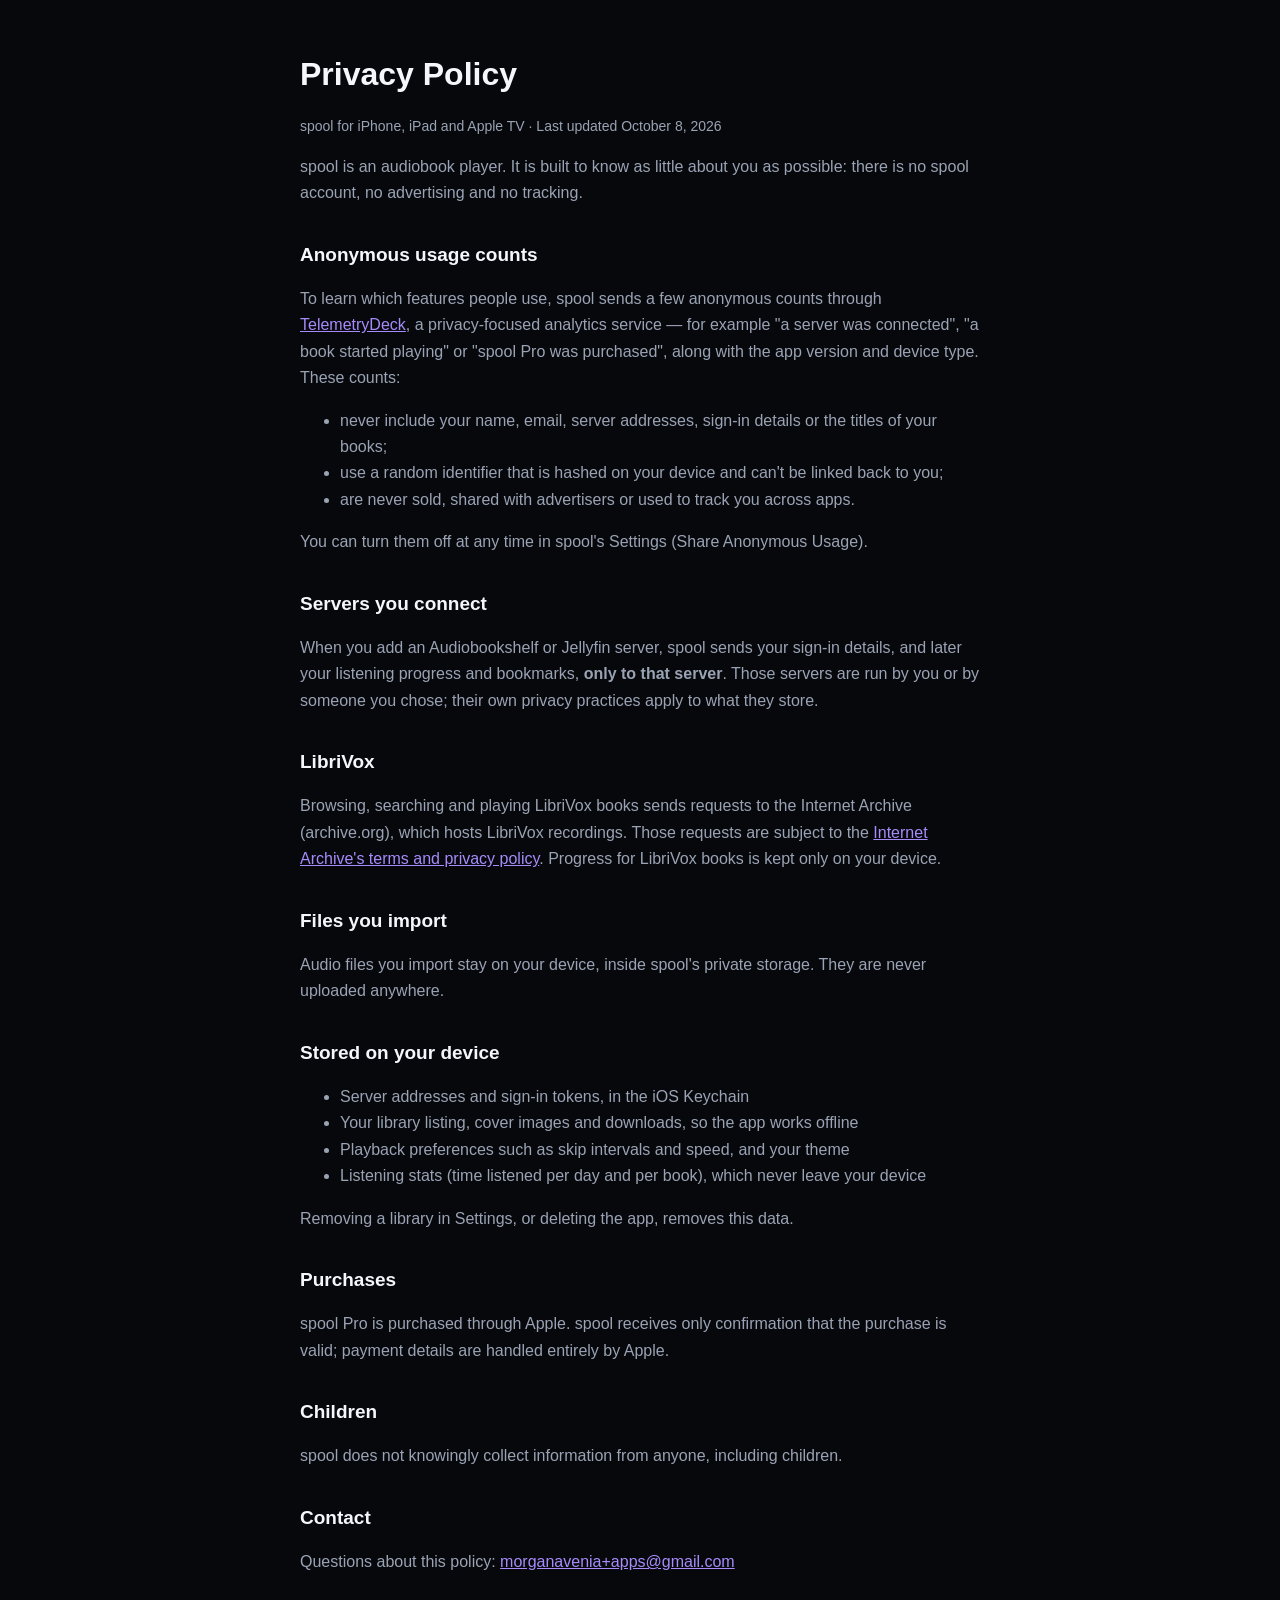
==== privacy.html @ 0eb42545 "spool website: home, privacy policy, support" ====
<!doctype html>
<html lang="en">
<head>
<meta charset="utf-8">
<meta name="viewport" content="width=device-width, initial-scale=1">
<title>spool — Privacy Policy</title>
<style>
  :root { --bg:#07080c; --text:#f4f6fb; --dim:#9aa3b4; --accent:#a78bfa; }
  body { margin:0; background:var(--bg); color:var(--text); font:16px/1.65 -apple-system,BlinkMacSystemFont,"Segoe UI",Roboto,sans-serif; }
  main { max-width:680px; margin:0 auto; padding:48px 20px 80px; }
  h1 { font-size:32px; margin:0 0 4px; } h2 { font-size:19px; margin:32px 0 6px; }
  p, li { color:var(--dim); } a { color:var(--accent); } .updated { font-size:14px; }
</style>
</head>
<body>
<main>
<h1>Privacy Policy</h1>
<p class="updated">spool for iPhone, iPad and Apple TV · Last updated October 8, 2026</p>

<p>spool is an audiobook player. It is built to know as little about you as possible: there is no spool account, no advertising and no tracking.</p>

<h2>Anonymous usage counts</h2>
<p>To learn which features people use, spool sends a few anonymous counts through <a href="https://telemetrydeck.com/privacy/">TelemetryDeck</a>, a privacy-focused analytics service — for example "a server was connected", "a book started playing" or "spool Pro was purchased", along with the app version and device type. These counts:</p>
<ul>
  <li>never include your name, email, server addresses, sign-in details or the titles of your books;</li>
  <li>use a random identifier that is hashed on your device and can't be linked back to you;</li>
  <li>are never sold, shared with advertisers or used to track you across apps.</li>
</ul>
<p>You can turn them off at any time in spool's Settings (Share Anonymous Usage).</p>

<h2>Servers you connect</h2>
<p>When you add an Audiobookshelf or Jellyfin server, spool sends your sign-in details, and later your listening progress and bookmarks, <strong>only to that server</strong>. Those servers are run by you or by someone you chose; their own privacy practices apply to what they store.</p>

<h2>LibriVox</h2>
<p>Browsing, searching and playing LibriVox books sends requests to the Internet Archive (archive.org), which hosts LibriVox recordings. Those requests are subject to the <a href="https://archive.org/about/terms.php">Internet Archive's terms and privacy policy</a>. Progress for LibriVox books is kept only on your device.</p>

<h2>Files you import</h2>
<p>Audio files you import stay on your device, inside spool's private storage. They are never uploaded anywhere.</p>

<h2>Stored on your device</h2>
<ul>
  <li>Server addresses and sign-in tokens, in the iOS Keychain</li>
  <li>Your library listing, cover images and downloads, so the app works offline</li>
  <li>Playback preferences such as skip intervals and speed, and your theme</li>
  <li>Listening stats (time listened per day and per book), which never leave your device</li>
</ul>
<p>Removing a library in Settings, or deleting the app, removes this data.</p>

<h2>Purchases</h2>
<p>spool Pro is purchased through Apple. spool receives only confirmation that the purchase is valid; payment details are handled entirely by Apple.</p>

<h2>Children</h2>
<p>spool does not knowingly collect information from anyone, including children.</p>

<h2>Contact</h2>
<p>Questions about this policy: <a href="mailto:morganavenia+apps@gmail.com">morganavenia+apps@gmail.com</a></p>
</main>
</body>
</html>
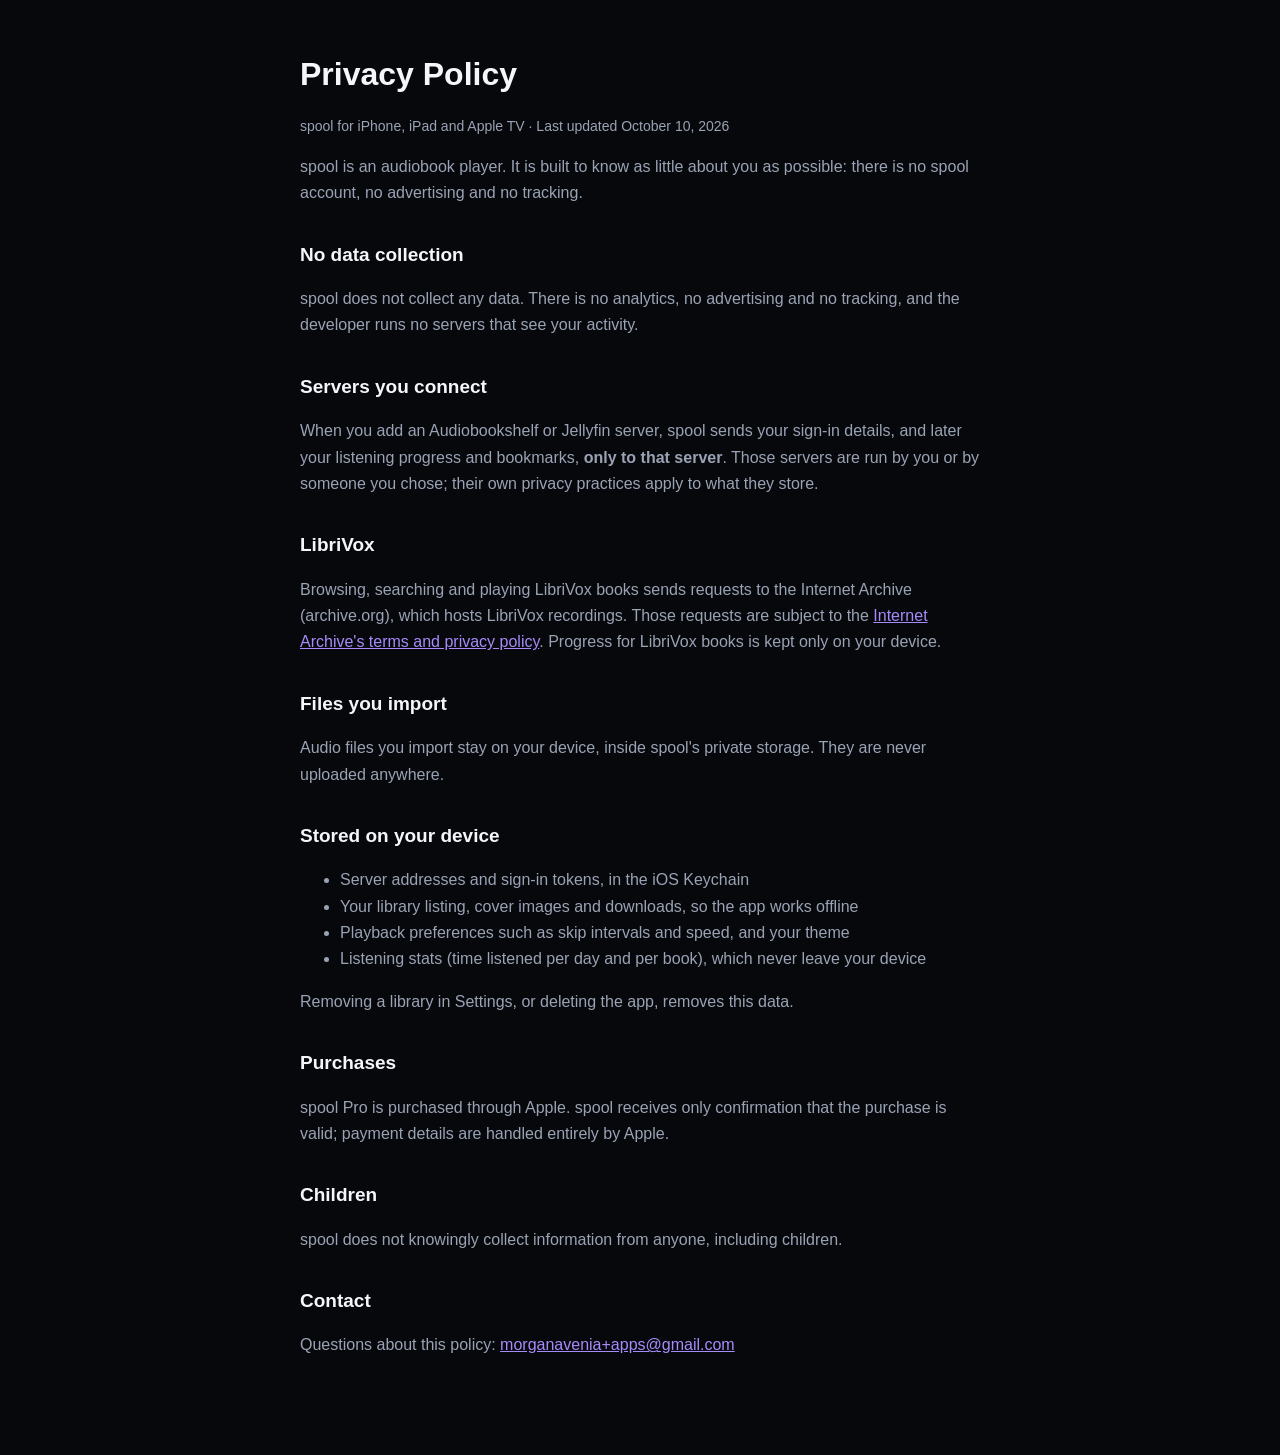
==== commit d160f6cc: "Privacy: spool collects no data" ====
--- a/privacy.html
+++ b/privacy.html
@@ -15,18 +15,12 @@
 <body>
 <main>
 <h1>Privacy Policy</h1>
-<p class="updated">spool for iPhone, iPad and Apple TV · Last updated October 8, 2026</p>
+<p class="updated">spool for iPhone, iPad and Apple TV · Last updated October 10, 2026</p>
 
 <p>spool is an audiobook player. It is built to know as little about you as possible: there is no spool account, no advertising and no tracking.</p>
 
-<h2>Anonymous usage counts</h2>
-<p>To learn which features people use, spool sends a few anonymous counts through <a href="https://telemetrydeck.com/privacy/">TelemetryDeck</a>, a privacy-focused analytics service — for example "a server was connected", "a book started playing" or "spool Pro was purchased", along with the app version and device type. These counts:</p>
-<ul>
-  <li>never include your name, email, server addresses, sign-in details or the titles of your books;</li>
-  <li>use a random identifier that is hashed on your device and can't be linked back to you;</li>
-  <li>are never sold, shared with advertisers or used to track you across apps.</li>
-</ul>
-<p>You can turn them off at any time in spool's Settings (Share Anonymous Usage).</p>
+<h2>No data collection</h2>
+<p>spool does not collect any data. There is no analytics, no advertising and no tracking, and the developer runs no servers that see your activity.</p>
 
 <h2>Servers you connect</h2>
 <p>When you add an Audiobookshelf or Jellyfin server, spool sends your sign-in details, and later your listening progress and bookmarks, <strong>only to that server</strong>. Those servers are run by you or by someone you chose; their own privacy practices apply to what they store.</p>
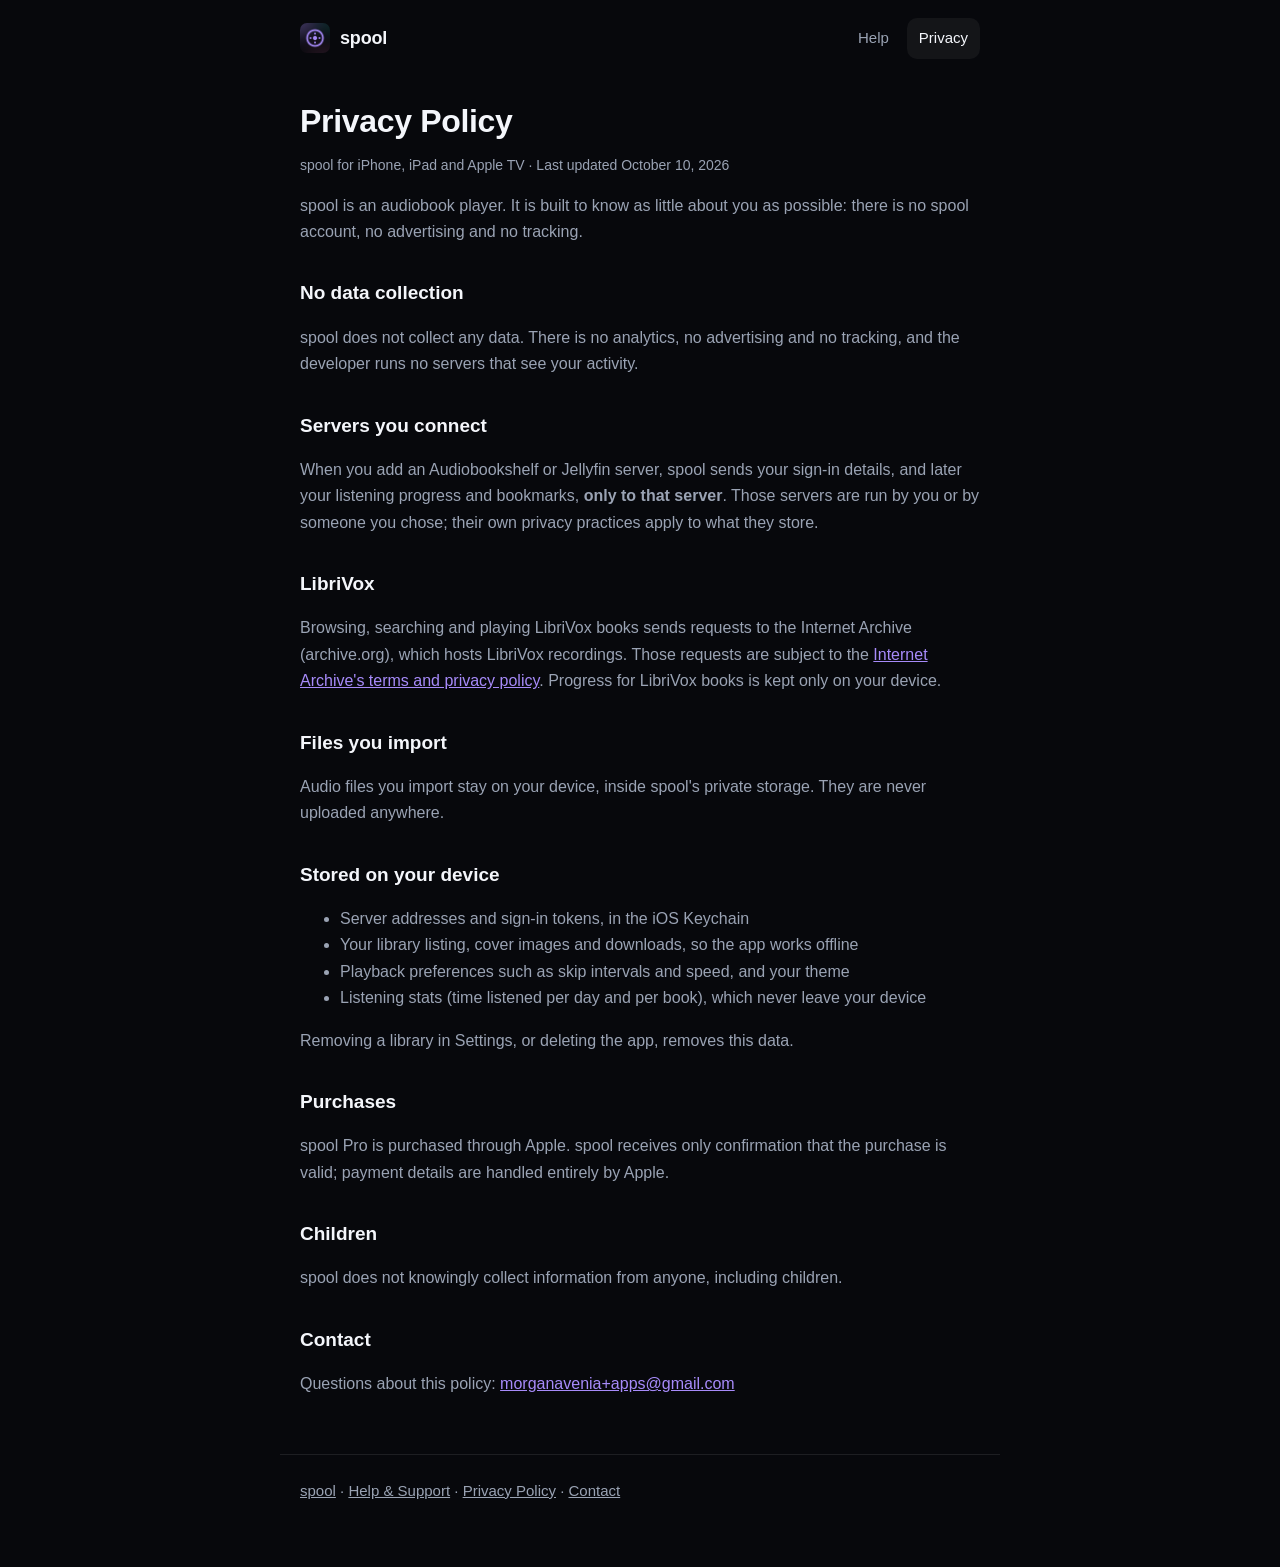
==== commit d58addd9: "Site: shared header nav, footer and stylesheet Privacy and Help had no way back to the home page and" ====
--- a/privacy.html
+++ b/privacy.html
@@ -4,34 +4,34 @@
 <meta charset="utf-8">
 <meta name="viewport" content="width=device-width, initial-scale=1">
 <title>spool — Privacy Policy</title>
-<style>
-  :root { --bg:#07080c; --text:#f4f6fb; --dim:#9aa3b4; --accent:#a78bfa; }
-  body { margin:0; background:var(--bg); color:var(--text); font:16px/1.65 -apple-system,BlinkMacSystemFont,"Segoe UI",Roboto,sans-serif; }
-  main { max-width:680px; margin:0 auto; padding:48px 20px 80px; }
-  h1 { font-size:32px; margin:0 0 4px; } h2 { font-size:19px; margin:32px 0 6px; }
-  p, li { color:var(--dim); } a { color:var(--accent); } .updated { font-size:14px; }
-</style>
+<link rel="icon" href="icon.png">
+<link rel="stylesheet" href="site.css">
 </head>
 <body>
+<nav class="site-nav" aria-label="Site">
+  <a class="brand" href="./"><img src="icon.png" alt="">spool</a>
+  <a class="link" href="support">Help</a>
+  <a class="link" href="privacy" aria-current="page">Privacy</a>
+</nav>
 <main>
 <h1>Privacy Policy</h1>
 <p class="updated">spool for iPhone, iPad and Apple TV · Last updated October 10, 2026</p>
 
 <p>spool is an audiobook player. It is built to know as little about you as possible: there is no spool account, no advertising and no tracking.</p>
 
-<h2>No data collection</h2>
+<h2 id="no-data-collection">No data collection</h2>
 <p>spool does not collect any data. There is no analytics, no advertising and no tracking, and the developer runs no servers that see your activity.</p>
 
-<h2>Servers you connect</h2>
+<h2 id="servers-you-connect">Servers you connect</h2>
 <p>When you add an Audiobookshelf or Jellyfin server, spool sends your sign-in details, and later your listening progress and bookmarks, <strong>only to that server</strong>. Those servers are run by you or by someone you chose; their own privacy practices apply to what they store.</p>
 
-<h2>LibriVox</h2>
+<h2 id="librivox">LibriVox</h2>
 <p>Browsing, searching and playing LibriVox books sends requests to the Internet Archive (archive.org), which hosts LibriVox recordings. Those requests are subject to the <a href="https://archive.org/about/terms.php">Internet Archive's terms and privacy policy</a>. Progress for LibriVox books is kept only on your device.</p>
 
-<h2>Files you import</h2>
+<h2 id="files-you-import">Files you import</h2>
 <p>Audio files you import stay on your device, inside spool's private storage. They are never uploaded anywhere.</p>
 
-<h2>Stored on your device</h2>
+<h2 id="stored-on-your-device">Stored on your device</h2>
 <ul>
   <li>Server addresses and sign-in tokens, in the iOS Keychain</li>
   <li>Your library listing, cover images and downloads, so the app works offline</li>
@@ -40,14 +40,15 @@
 </ul>
 <p>Removing a library in Settings, or deleting the app, removes this data.</p>
 
-<h2>Purchases</h2>
+<h2 id="purchases">Purchases</h2>
 <p>spool Pro is purchased through Apple. spool receives only confirmation that the purchase is valid; payment details are handled entirely by Apple.</p>
 
-<h2>Children</h2>
+<h2 id="children">Children</h2>
 <p>spool does not knowingly collect information from anyone, including children.</p>
 
-<h2>Contact</h2>
+<h2 id="contact">Contact</h2>
 <p>Questions about this policy: <a href="mailto:morganavenia+apps@gmail.com">morganavenia+apps@gmail.com</a></p>
 </main>
+<footer class="site-footer"><a href="./">spool</a> · <a href="support">Help &amp; Support</a> · <a href="privacy">Privacy Policy</a> · <a href="mailto:morganavenia+apps@gmail.com">Contact</a></footer>
 </body>
 </html>
--- a/site.css
+++ b/site.css
@@ -0,0 +1,46 @@
+:root { --bg:#07080c; --text:#f4f6fb; --dim:#9aa3b4; --accent:#a78bfa; --surface:rgba(255,255,255,.05); --line:rgba(255,255,255,.09); }
+* { box-sizing:border-box; }
+body { margin:0; background:var(--bg); color:var(--text); font:16px/1.65 -apple-system,BlinkMacSystemFont,"Segoe UI",Roboto,sans-serif; }
+a { color:var(--accent); }
+a:focus-visible { outline:2px solid var(--accent); outline-offset:3px; border-radius:6px; }
+
+/* Shared header: brand links home, the two other pages sit beside it. */
+.site-nav { max-width:720px; margin:0 auto; padding:18px 20px 0; display:flex; align-items:center; gap:6px; }
+.site-nav .brand { display:flex; align-items:center; gap:10px; margin-right:auto; color:var(--text); font-weight:700; font-size:18px; letter-spacing:-.01em; text-decoration:none; }
+.site-nav .brand img { width:30px; height:30px; border-radius:7px; }
+.site-nav a.link { color:var(--dim); text-decoration:none; font-size:15px; padding:8px 12px; border-radius:10px; }
+.site-nav a.link:hover { color:var(--text); background:var(--surface); }
+.site-nav a.link[aria-current="page"] { color:var(--text); background:var(--surface); }
+
+main { max-width:720px; margin:0 auto; padding:44px 20px 40px; }
+h1 { font-size:32px; line-height:1.15; margin:0 0 4px; letter-spacing:-.01em; }
+h2 { font-size:19px; margin:32px 0 6px; scroll-margin-top:16px; }
+p, li { color:var(--dim); }
+code { background:var(--surface); padding:1px 6px; border-radius:6px; color:var(--text); }
+.updated { font-size:14px; }
+
+/* "On this page" jump list for the longer pages */
+.toc { display:flex; flex-wrap:wrap; gap:8px; list-style:none; padding:0; margin:22px 0 4px; }
+.toc a { display:block; padding:6px 12px; border-radius:999px; background:var(--surface); color:var(--dim); text-decoration:none; font-size:14px; }
+.toc a:hover { color:var(--text); }
+
+.site-footer { max-width:720px; margin:0 auto; padding:24px 20px 64px; color:var(--dim); font-size:15px; border-top:1px solid var(--line); }
+.site-footer a { color:var(--dim); }
+.site-footer a:hover { color:var(--text); }
+
+/* Home */
+.home { font-size:17px; background-image:radial-gradient(60% 50% at 6% -8%, rgba(167,139,250,.22), transparent), radial-gradient(50% 45% at 98% -4%, rgba(45,212,191,.13), transparent); background-attachment:fixed; }
+.home main { padding-top:56px; }
+.home .icon { width:112px; height:112px; border-radius:25px; box-shadow:0 10px 40px rgba(167,139,250,.25); }
+.home h1 { font-size:44px; line-height:1.1; margin:24px 0 10px; letter-spacing:-.02em; }
+.home .lede { font-size:20px; margin:0 0 36px; }
+.features { list-style:none; padding:0; display:grid; gap:12px; }
+.features li { background:var(--surface); border-radius:14px; padding:14px 18px; }
+.features li strong { color:var(--text); display:block; }
+.features li a { font-size:15px; }
+
+@media (max-width:480px) {
+  .site-nav { padding-left:14px; padding-right:14px; }
+  .site-nav a.link { padding:8px 9px; }
+  .home h1 { font-size:36px; }
+}
